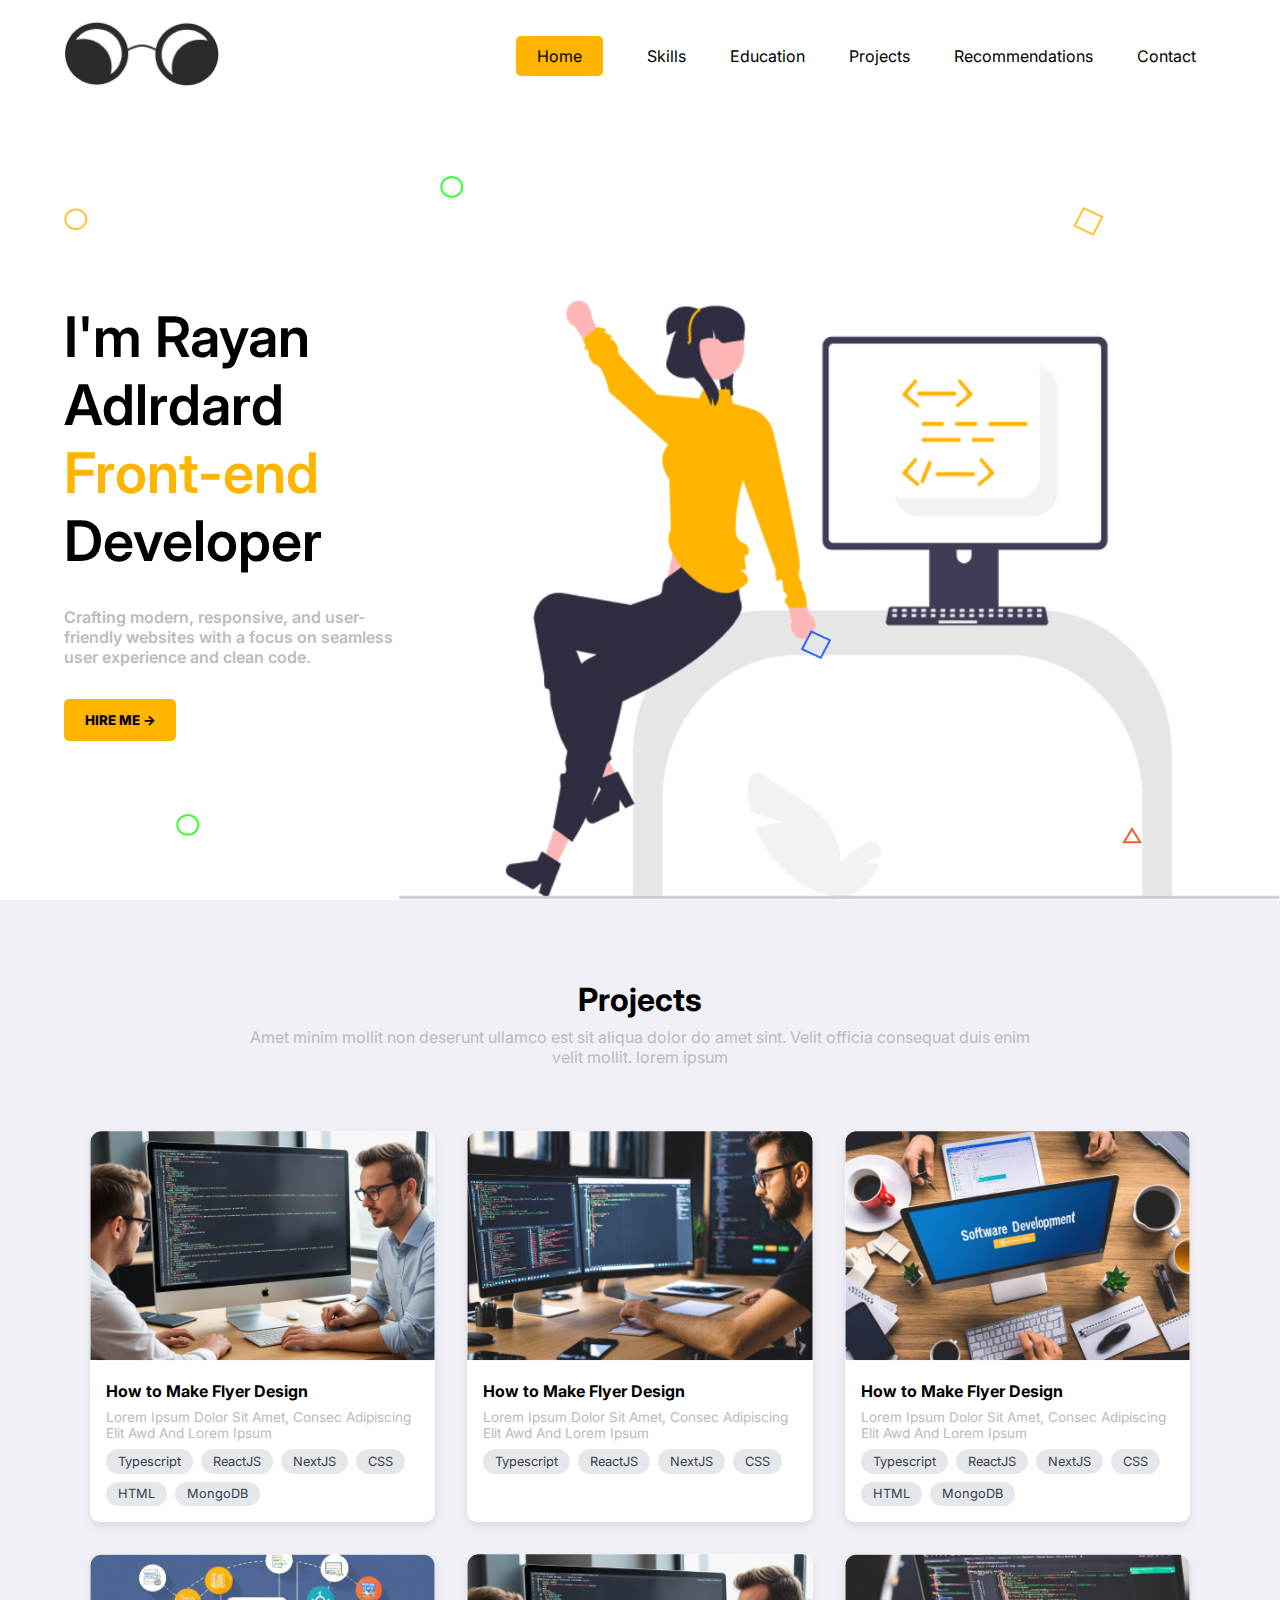
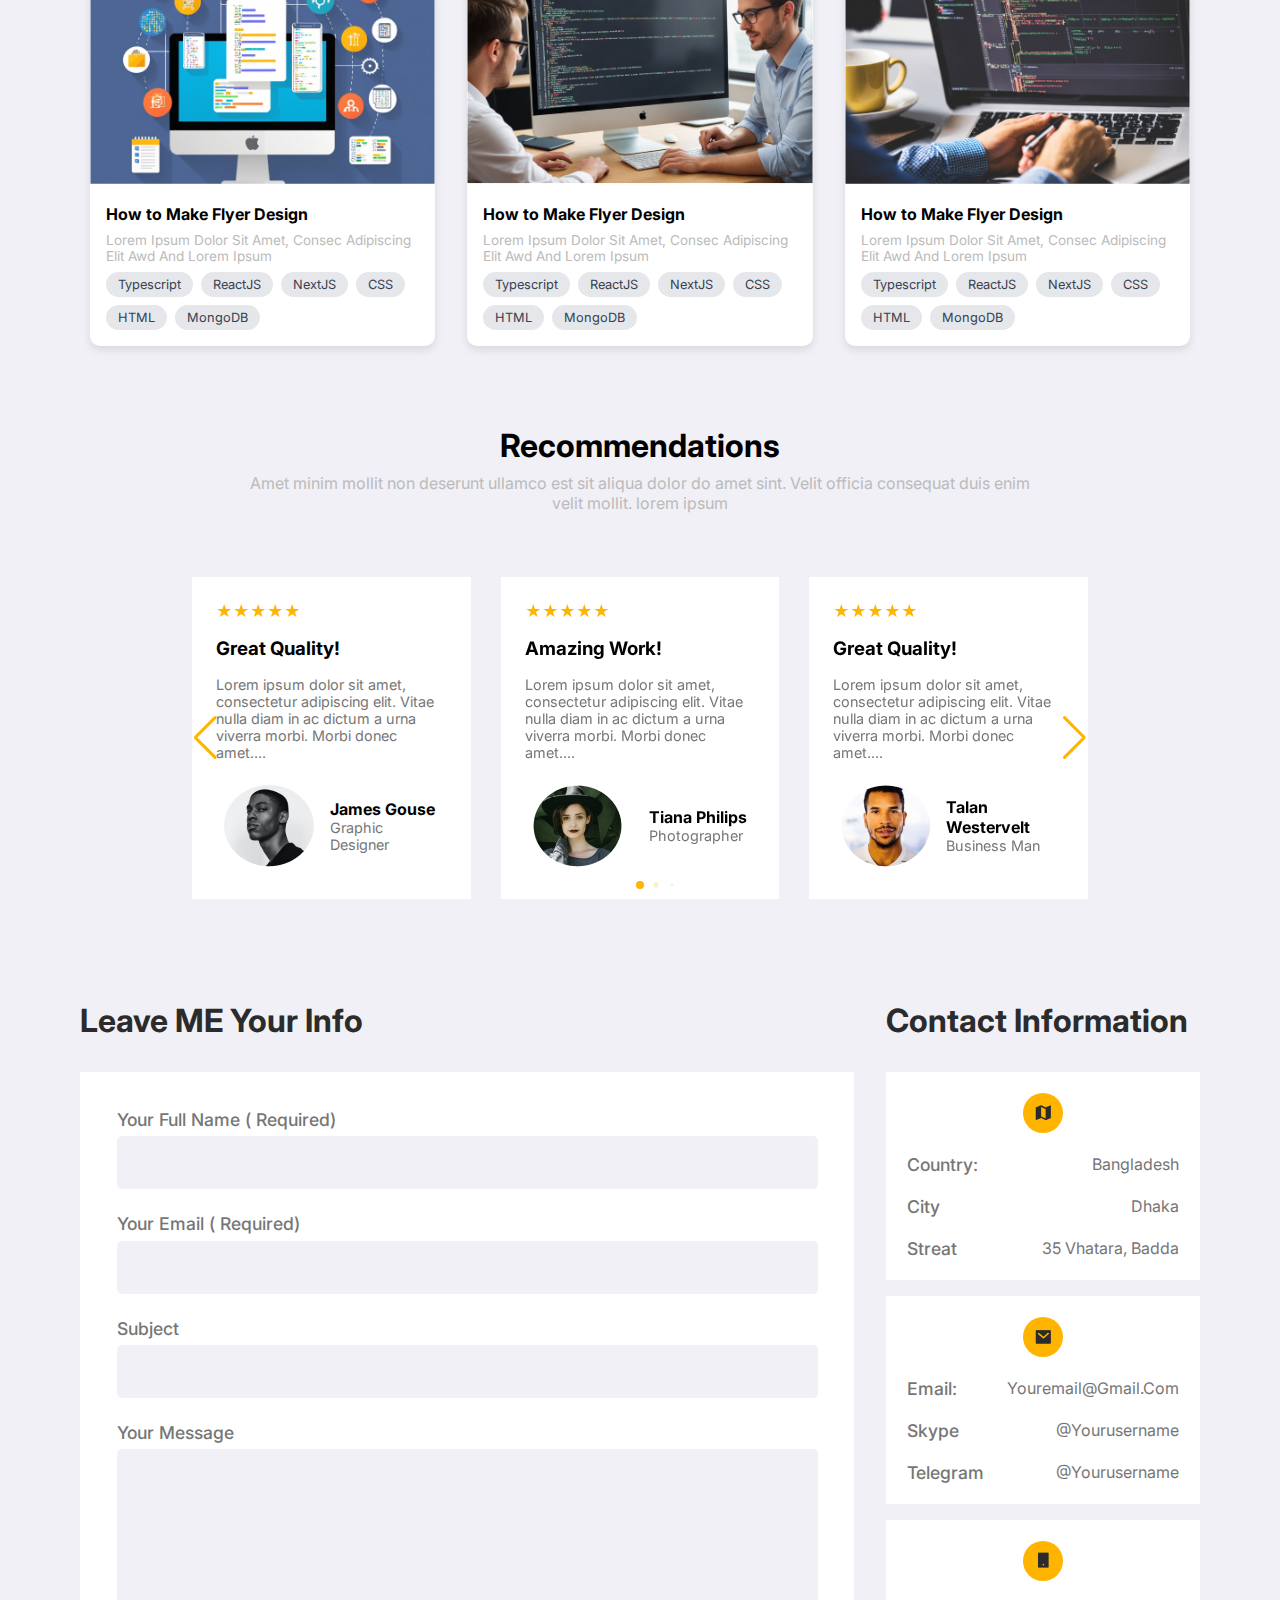
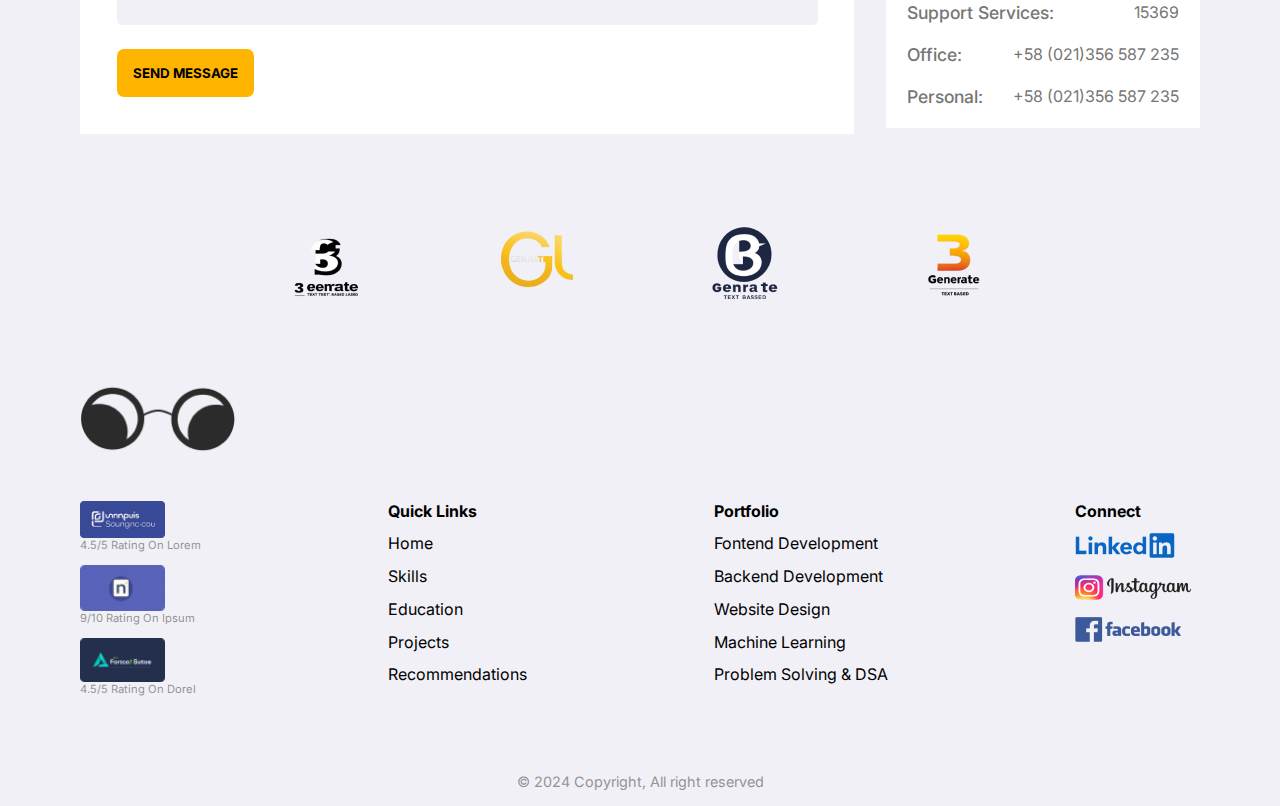
==== index.html @ d97a05f9 "Add files via upload" ====
<!DOCTYPE html>
<html lang="en">
<head>
  <meta charset="UTF-8">
  <meta name="viewport" content="width=device-width, initial-scale=1.0">
  <title>Document</title>
  <link rel="stylesheet" href="./CSS/Footer.css" />
  <link rel="stylesheet" href="./CSS/Hero.css" />
  <link rel="stylesheet" href="./CSS/index.css" />
  <link rel="stylesheet" href="./CSS/Leaveinfo.css" />
  <link rel="stylesheet" href="./CSS/Navbar.css" />
  <link rel="stylesheet" href="./CSS/Popupform.css" />
  <link rel="stylesheet" href="./CSS/Projects.css" />
  <link rel="stylesheet" href="./CSS/Recommendations.css" />
  <link rel="stylesheet" href="./CSS/SkillPage.css" />
  <link rel="stylesheet" href="./CSS/swiper-bundle.min.css">
</head>
<body>
  <!--  -->
  <nav id='nav' class='navbar'>
    <a to='/'><img class='logo' src='./public/LOGO.png' alt='NO IMAGE'/></a>
    <ul class='nav-list'>
      <li><a id='nav-link1' class="active" to='/'>Home</a></li>
      <li><a id='nav-link2' to='/'>Skills</a></li>
      <li>Education</li>
      <li>Projects</li>
      <li>Recommendations</li>
      <li>Contact</li>
    </ul>  
  </nav>
<!--  -->
<div class="" id="home-page">
<!--  -->
<section class='hero-section-container'>
  <img id='red_polygon' src='./public/red_polygon.png'/>
  <img id='blue_rec' src='./public/blue_rec.png'/>
  <img id='green_cir1' src='./public/green_cir.png'/>
  <img id='orange_cir' src='./public/orange_cir.png'/>
  <img id='orange_rec' src='./public/orange_rec.png'/>
  <img id='green_cir2' src='./public/green_cir.png'/>
  <div class="hero-section">
    <div class="content">
        <div class='bold'>I'm Rayan Adlrdard <spam class='yellow'>Front-end</spam> Developer</div>
          <p id='heroscript'>Crafting modern, responsive, and user-friendly websites with a focus on seamless user experience and clean code.</p>
          <button id='hireme'>HIRE ME &rarr; </button>
      </div>
      <img  class='hero-img' src="./public/undraw_proud_coder_re_exuy 1.png" alt="">
    </div>

</section>
<!--  -->
<!--  -->
<section id='project-section'>
  <div class='text'>
      <div class='projectheading'>Projects</div>
      <div class='container2-subtitle'>Amet minim mollit non deserunt ullamco est sit aliqua dolor do amet sint. Velit officia consequat duis enim velit mollit. lorem ipsum</div>
  </div>

  <div class='card-group'>

      <div class="card">
          <img src="./public/card_img1.png" class="card-image" alt="card" />
          <div class="card-body">
              <h4 class="card-title">How to Make Flyer Design</h4>
              <p class="card-text">Lorem Ipsum Dolor Sit Amet, Consec Adipiscing Elit Awd And Lorem Ipsum</p>
              <div class="tags">
                  <span>Typescript</span>
                  <span>ReactJS</span>
                  <span>NextJS</span>
                  <span>CSS</span>
                  <span>HTML</span>
                  <span>MongoDB</span>
              </div>
          </div>
      </div>

      <div class="card">
          <img src="./public/card_img2.png" class="card-image" alt="card" />
          <div class="card-body">
              <h4 class="card-title">How to Make Flyer Design</h4>
              <p class="card-text">Lorem Ipsum Dolor Sit Amet, Consec Adipiscing Elit Awd And Lorem Ipsum</p>
              <div class="tags">
                  <span>Typescript</span>
                  <span>ReactJS</span>
                  <span>NextJS</span>
                  <span>CSS</span>
              </div>
          </div>
      </div>
      <div class="card">
          <img src="./public/card_img3.png" class="card-image" alt="card" />
          <div class="card-body">
              <h4 class="card-title">How to Make Flyer Design</h4>
              <p class="card-text">Lorem Ipsum Dolor Sit Amet, Consec Adipiscing Elit Awd And Lorem Ipsum</p>
              <div class="tags">
                  <span>Typescript</span>
                  <span>ReactJS</span>
                  <span>NextJS</span>
                  <span>CSS</span>
                  <span>HTML</span>
                  <span>MongoDB</span>
              </div>
          </div>
      </div>
      <div class="card">
          <img src="./public/card_img4.png" class="card-image" alt="card" />
          <div class="card-body">
              <h4 class="card-title">How to Make Flyer Design</h4>
              <p class="card-text">Lorem Ipsum Dolor Sit Amet, Consec Adipiscing Elit Awd And Lorem Ipsum</p>
              <div class="tags">
                  <span>Typescript</span>
                  <span>ReactJS</span>
                  <span>NextJS</span>
                  <span>CSS</span>
                  <span>HTML</span>
                  <span>MongoDB</span>
              </div>
          </div>
      </div>
      <div class="card">
          <img src="./public/card_img1.png" class="card-image" alt="card" />
          <div class="card-body">
              <h4 class="card-title">How to Make Flyer Design</h4>
              <p class="card-text">Lorem Ipsum Dolor Sit Amet, Consec Adipiscing Elit Awd And Lorem Ipsum</p>
              <div class="tags">
                  <span>Typescript</span>
                  <span>ReactJS</span>
                  <span>NextJS</span>
                  <span>CSS</span>
                  <span>HTML</span>
                  <span>MongoDB</span>
              </div>
          </div>
      </div>
      <div class="card">
          <img src="./public/card_img5.png" class="card-image" alt="card" />
          <div class="card-body">
              <h4 class="card-title">How to Make Flyer Design</h4>
              <p class="card-text">Lorem Ipsum Dolor Sit Amet, Consec Adipiscing Elit Awd And Lorem Ipsum</p>
              <div class="tags">
                  <span>Typescript</span>
                  <span>ReactJS</span>
                  <span>NextJS</span>
                  <span>CSS</span>
                  <span>HTML</span>
                  <span>MongoDB</span>
              </div>
          </div>
      </div>
      
  </div>
</section>
<!--  -->
<!--  -->
<section id='recommendations-section'>
        
  <div class='text'>
      <div class='projectheading'>Recommendations</div>
      <div class='container2-subtitle'>
          Amet minim mollit non deserunt ullamco est sit aliqua dolor do amet sint. 
          Velit officia consequat duis enim velit mollit. lorem ipsum
      </div>
  </div>
  <!--  -->
  
<div class="carousel-container swiper">
  
    <div class='swiper-wrapper'>
      
      <div class="swiper-slide">
        <div class="carousel-card">
          <div class="stars">★★★★★</div>
          <h3>Great Quality!</h3>
          <p>Lorem ipsum dolor sit amet, consectetur adipiscing elit. Vitae nulla diam in ac dictum a urna viverra morbi. Morbi donec amet....</p>
          <div class="user">
            <img src="./public/recommendation-profile1.png" alt="profile" class="user-img" />
            <div class="user-info">
              <h4>James Gouse</h4>
              <p>Graphic Designer</p>
            </div>
          </div>
        </div>
      </div>
      
      <div class="swiper-slide">
      <div class="carousel-card">
        <div class="stars">★★★★★</div>
        <h3>Amazing Work!</h3>
        <p>Lorem ipsum dolor sit amet, consectetur adipiscing elit. Vitae nulla diam in ac dictum a urna viverra morbi. Morbi donec amet....</p>
        <div class="user">
          <img src="./public/recommendation-profile2.png" alt="profile" class="user-img" />
          <div class="user-info">
            <h4>Tiana Philips</h4>
            <p>Photographer</p>
          </div>
        </div>
      </div>
      </div>

      <div class="swiper-slide">
      <div class="carousel-card">
        <div class="stars">★★★★★</div>
        <h3>Great Quality!</h3>
        <p>Lorem ipsum dolor sit amet, consectetur adipiscing elit. Vitae nulla diam in ac dictum a urna viverra morbi. Morbi donec amet....</p>
        <div class="user">
            <img src="./public/recommendation-profile3.png" alt="profile" class="user-img" />
            <div class="user-info">
                <h4>Talan Westervelt</h4>
                <p>Business Man</p>
            </div>
        </div>
      </div>
      </div>

      <div class="swiper-slide">
      <div class="carousel-card">
        <div class="stars">★★★★★</div>
        <h3>Great Quality!</h3>
        <p>Lorem ipsum dolor sit amet, consectetur adipiscing elit. Vitae nulla diam in ac dictum a urna viverra morbi. Morbi donec amet....</p>
        <div class="user">
          <img src="./public/recommendation-profile1.png" alt="profile" class="user-img" />
          <div class="user-info">
            <h4>James Gouse</h4>
            <p>Graphic Designer</p>
          </div>
        </div>
      </div>
      </div>

      <div class="swiper-slide">
      <div class="carousel-card">
        <div class="stars">★★★★★</div>
        <h3>Amazing Work!</h3>
        <p>Lorem ipsum dolor sit amet, consectetur adipiscing elit. Vitae nulla diam in ac dictum a urna viverra morbi. Morbi donec amet....</p>
        <div class="user">
          <img src="./public/recommendation-profile2.png" alt="profile" class="user-img" />
          <div class="user-info">
            <h4>Tiana Philips</h4>
            <p>Photographer</p>
          </div>
        </div>
      </div>
      </div>

      <div class="swiper-slide">
      <div class="carousel-card">
        <div class="stars">★★★★★</div>
        <h3>Great Quality!</h3>
        <p>Lorem ipsum dolor sit amet, consectetur adipiscing elit. Vitae nulla diam in ac dictum a urna viverra morbi. Morbi donec amet....</p>
        <div class="user">
            <img src="./public/recommendation-profile3.png" alt="profile" class="user-img" />
            <div class="user-info">
                <h4>Talan Westervelt</h4>
                <p>Business Man</p>
            </div>
        </div>
      </div>
      </div>
      <div class="swiper-slide">
        <div class="carousel-card">
          <div class="stars">★★★★★</div>
          <h3>Great Quality!</h3>
          <p>Lorem ipsum dolor sit amet, consectetur adipiscing elit. Vitae nulla diam in ac dictum a urna viverra morbi. Morbi donec amet....</p>
          <div class="user">
            <img src="./public/recommendation-profile1.png" alt="profile" class="user-img" />
            <div class="user-info">
              <h4>James Gouse</h4>
              <p>Graphic Designer</p>
            </div>
          </div>
        </div>
      </div>
      
      <div class="swiper-slide">
      <div class="carousel-card">
        <div class="stars">★★★★★</div>
        <h3>Amazing Work!</h3>
        <p>Lorem ipsum dolor sit amet, consectetur adipiscing elit. Vitae nulla diam in ac dictum a urna viverra morbi. Morbi donec amet....</p>
        <div class="user">
          <img src="./public/recommendation-profile2.png" alt="profile" class="user-img" />
          <div class="user-info">
            <h4>Tiana Philips</h4>
            <p>Photographer</p>
          </div>
        </div>
      </div>
      </div>

      <div class="swiper-slide">
      <div class="carousel-card">
        <div class="stars">★★★★★</div>
        <h3>Great Quality!</h3>
        <p>Lorem ipsum dolor sit amet, consectetur adipiscing elit. Vitae nulla diam in ac dictum a urna viverra morbi. Morbi donec amet....</p>
        <div class="user">
            <img src="./public/recommendation-profile3.png" alt="profile" class="user-img" />
            <div class="user-info">
                <h4>Talan Westervelt</h4>
                <p>Business Man</p>
            </div>
        </div>
      </div> 
      </div>

    </div> 
    <div class="swiper-pagination"></div>
    <div class="swiper-button-prev"></div>
    <div class="swiper-button-next"></div>
</div>
  
</section>
<!--  -->
<!--  -->
<div id='section3' name="Leaveinfo-section">
  <section id='Leaveinfo-section'>

      <div class='leaveinfo'>
          <h1>Leave ME Your Info</h1>
          <form name="info-form" id='info-form' onsubmit='return section3_submit()'>
              <div>
                  <label for='fullname' class='card-content-left grey'>Your Full Name ( Required)</label>
                  <input 
                      id='fullname'
                      name='fullname'
                      type='text'
                    />
              </div>
              <div>
                  <label for='email' class='card-content-left grey'>Your Email ( Required)</label>
                  <input 
                          id='email'
                          name='email'
                          type='email'
                          autocomplete="none"
                  />
              </div>
              <div>
                  <label for='subject' class='card-content-left grey'>Subject</label>
                  <input 
                          id='subject'
                          name='subject'
                          type='text'
                  />
              </div>
              <div>
                  <label for='message' class='card-content-left grey'>Your Message</label>
                  <textarea 
                          id='message'
                          name='message'
                          rows='10'
                  ></textarea>
              </div>
              <button><strong>SEND MESSAGE</strong></button>
          </form>
      </div>

      <div class='contact-information'>
          <h1>Contact Information</h1>
          <div id='contact-cards' class="grey">
            <div class='contact-card'>
              <div class='conatct-card-img-placehoolder'>
                  <img class='contact-card-img' src='./public/contact info logo1.png' alt='img'/>
              </div>
              <div class='expand'>
                  <div class="card-content-left">Country:</div>
                  <div>Bangladesh</div>
              </div>
              <div class='expand'>
                  <div class="card-content-left">City</div>
                  <div>Dhaka</div>
              </div>
              <div class='expand'>
                  <div class="card-content-left">Streat</div>
                  <div>35 Vhatara, Badda</div>
              </div>
            </div>
            <div class='contact-card'>
              <div class='conatct-card-img-placehoolder'>
                  <img class='contact-card-img' src='./public/contact info logo2.png' alt='img'/>
              </div>
              <div class='expand'>
                  <div class="card-content-left">Email:</div>
                  <div>Youremail@Gmail.Com</div>
              </div>
              <div class='expand'>
                  <div class="card-content-left">Skype</div>
                  <div>@Yourusername</div>
              </div>
              <div class='expand'>
                  <div class="card-content-left">Telegram</div>
                  <div>@Yourusername</div>
              </div>
            </div>
            <div class='contact-card'>
              <div class='conatct-card-img-placehoolder'>
                  <img class='contact-card-img' src='./public/contact info logo3.png' alt='img'/>
              </div>
              <div class='expand'>
                  <div class="card-content-left">Support Services:</div>
                  <div>15369</div>
              </div>
              <div class='expand'>
                  <div class="card-content-left">Office:</div>
                  <div>+58 (021)356 587 235</div>
              </div>
              <div class='expand'>
                  <div class="card-content-left">Personal:</div>
                  <div>+58 (021)356 587 235</div>
              </div>
            </div>
          </div>
      </div>

  </section>
  </div>
<!--  -->
</div>
<!--  -->
<!--  -->
<div class="deactive" id="skill-page">
  
  <section id='skill-section'>
      <div class='text'>
        <div class='projectheading'>Skills & Langauges</div>
        <div class='container2-subtitle'>Amet minim mollit non deserunt ullamco est sit aliqua dolor do amet sint. Velit officia consequat duis enim velit mollit. lorem ipsum</div>
      </div>
      
      <div id="skills-group" class="skills-group">
        <!-- Skill Cards will be dynamically inserted here -->
      </div>
      
      <button id='addskill' onclick = "togglePopUp()" >ADD SKILL</button>
  </section>

  <div id="popupform-mask" class="notactive">
    <div id="popupform-container">
      <form id="popupform" onsubmit="return skill_submit()">
        <h1>Add Skill</h1>

        <div class="formpopup-Domain">
          <h3>Domain</h3>
          <input id="00" class="formpopup-skill-input" type="text" placeholder="Front End Developer"/>
        </div>

        <div class="formpopup-Skills-container">
          <div class="formpopup-Skills-heading">
            <h3>Skills</h3>
          </div>
          <div class="formpopup-Skills-input-container">
            <div class="formpopup-Skills col-75">
              <h5>Skill</h5>
              <input id="11" class="formpopup-skill-input" type="text"/>
              <input id="21" class="formpopup-skill-input" type="text"/>
              <input id="31" class="formpopup-skill-input" type="text"/>
              <input id="41" class="formpopup-skill-input" type="text"/>
              <input id="51" class="formpopup-skill-input" type="text"/>
            </div>
            <div class="formpopup-Skills col-25">
              <h5>Proficiency(%)</h5>
              <input id="12" class="formpopup-skill-input" type="text"/>
              <input id="22" class="formpopup-skill-input" type="text"/>
              <input id="32" class="formpopup-skill-input" type="text"/>
              <input id="42" class="formpopup-skill-input" type="text"/>
              <input id="52" class="formpopup-skill-input" type="text"/>
            </div>
          </div>
        </div>

        <div class="formpopup-button-container">
          <button id="formpopup-add-skill">ADD SKILL</button>
          <input type="button" id="formpopup-cancel" value="CANCLE" onclick="togglePopUp()" />
        </div>
      </form>
    </div>
  </div>
</div>
<!--  -->
<!--  -->
<section id='fotter-section'>
  <div class='logos_only'>
      <img src='./public/fotter1.png' alt='1'/>
      <img src='./public/fotter2.png' alt='2'/>
      <img src='./public/fotter3.png' alt='3'/>
      <img src='./public/fotter4.png' alt='4'/>
  </div>
  <div class='second'>
      <div class='image'><img className='logo' src='./public/LOGO.png' /></div>
      <div class='details'>
          <ul>
              <li>
                  <div class='f-c'>
                      <img src='./public/fotter_11.png'/>
                      4.5/5 Rating On Lorem
                  </div>
              </li>
              <li>
                  <div class='f-c'>
                      <img src='./public/fotter_12.png'/>
                      9/10 Rating On Ipsum
                  </div>
              </li>
              <li>
                  <div class='f-c'>
                      <img src='./public/fotter_13.png'/>
                      4.5/5 Rating On Dorel
                  </div>
              </li>
          </ul>
          <ul>
              <li><strong>Quick Links</strong></li>
              <li>Home</li>
              <li>Skills</li>
              <li>Education</li>
              <li>Projects</li>
              <li>Recommendations</li>
          </ul>
          <ul>
              <li><strong>Portfolio</strong></li>
              <li>Fontend Development</li>
              <li>Backend Development</li>
              <li>Website Design</li>
              <li>Machine Learning</li>
              <li>Problem Solving & DSA</li>
          </ul>
          <ul>
              <li><strong>Connect</strong></li>
              <li><img src='./public/LinkedIn.png' alt='linkedin'/></li>
              <li><img src='./public/Instagram.png' alt='Instagram'/></li>
              <li><img src='./public/Facebook.png' alt='Facebook'/></li>
          </ul>
      </div>
  </div>
  <div id='copyright'>&copy; 2024 Copyright, All right reserved</div>
</section>
<!--  -->
</body>
<script src="./Js/navbar-buttons.js"></script>
<script src="./Js/section3_validation.js"></script>
<script src="./Js/skill-section.js"></script>
<script src="./Js/swiper-bundle.min.js"></script>
<script src="./Js/swiper.js"></script>
</html>
---- CSS/Footer.css ----
#fotter-section{
    display: -webkit-box;
    display: -ms-flexbox;
    display: flex;
    -webkit-box-orient: vertical;
    -webkit-box-direction: normal;
        -ms-flex-direction: column;
            flex-direction: column;
    -ms-flex-wrap: wrap;
        flex-wrap: wrap;
    -webkit-box-pack: justify;
        -ms-flex-pack: justify;
            justify-content: space-between;
    -webkit-box-align: center;
        -ms-flex-align: center;
            align-items: center;
}
.logos_only{
    display: -webkit-box;
    display: -ms-flexbox;
    display: flex;
    -ms-flex-wrap: wrap;
        flex-wrap: wrap;
    width: 60%;
    -webkit-box-pack: justify;
        -ms-flex-pack: justify;
            justify-content: space-between;
}
.second{
    margin: 2rem;
    padding: 1rem;
    display: -webkit-box;
    display: -ms-flexbox;
    display: flex;
    width: 90vw;
    gap: 2.5rem;
    -webkit-box-orient: vertical;
    -webkit-box-direction: normal;
        -ms-flex-direction: column;
            flex-direction: column;
}
.second .image{
    -ms-flex-item-align: start;
        align-self: flex-start;
}
.second .details{
    display: -webkit-box;
    display: -ms-flexbox;
    display: flex;
    -webkit-box-pack: justify;
        -ms-flex-pack: justify;
            justify-content: space-between;
    gap: 3rem;
    -ms-flex-wrap: wrap;
        flex-wrap: wrap;
}
#fotter-section ul{
    list-style: none;
}

.second .f-c{
    display: -webkit-box;
    display: -ms-flexbox;
    display: flex;
    -webkit-box-orient: vertical;
    -webkit-box-direction: normal;
        -ms-flex-direction: column;
            flex-direction: column;
    font-size: 0.7rem;
    color: #6e6e6ebb;
} 

.second .f-c img{
    width: 70%;
}

.second li{
    margin-bottom: 0.8rem;
}

#copyright{
    display: inline-block;
    margin: 1rem;
    text-align: center;
    font-size: 0.9rem;
    color: #6e6e6ebb;
}

.second a{
    text-decoration: none;
    color: black;
}

@media screen and (max-width: 1100px){
    .logos_only{
        min-width: 70%;
    }
}

@media screen and (max-width: 900px){
    .logos_only{
        min-width: 80%;
    }
}

@media screen and (max-width: 699px){
    .logos_only{
        min-width: 60%;
    }
}

@media screen and (max-width: 450px){
    #fotter-section{
        -webkit-box-align: center;
            -ms-flex-align: center;
                align-items: center;
    }
    .logos_only{
        -webkit-box-orient: vertical;
        -webkit-box-direction: normal;
            -ms-flex-direction: column;
                flex-direction: column;
        width: auto;
        -webkit-box-align: center;
            -ms-flex-align: center;
                align-items: center;
    }
}
---- CSS/Hero.css ----
.hero-section-container{
    height: calc(100vh - 7rem);
    width: 100vw;
    background-color: white;
    margin-top: 7rem;
    overflow: hidden;
    position: relative;
    z-index: -100;
}
.hero-section{
    display: -webkit-box;
    display: -ms-flexbox;
    display: flex;
    height: 100%;
    -webkit-box-pack: justify;
    -ms-flex-pack: justify;
    justify-content: space-between;
}
.hero-img{
    -ms-flex-item-align: end;
    align-self: flex-end;
    max-width: 1000px;
}

.content{
    -webkit-box-pack: center;
    -ms-flex-pack: center;
    justify-content: center;
    font-weight: 600;
    margin-top: 2rem;
    padding-left: 8%;
    display: -webkit-box;
    display: -ms-flexbox;
    display: flex;
    -webkit-box-orient: vertical;
    -webkit-box-direction: normal;
    -ms-flex-direction: column;
    flex-direction: column;
    z-index: 2;
    text-wrap: wrap;
    gap: 8rem;
    max-width: 50rem;
} 

.bold{
    font-size: 4.2rem;
}
.yellow{
    color: #FFB400;
}

#heroscript{
    color: #bbbbbb;
}

#hireme{
    max-width: 9rem;
    max-height: 5rem;
    padding: 1.2rem 1rem;
    background-color: #FFB400;
    border-radius: 5px;
    border: none;
    font-weight: 800;
}

@media screen and (max-width: 1650px) {
    .hero-section{
        height: 100%;
    }
    .bold{
        font-size: 3.2rem;
    }
    .content{
        max-width: 40rem;
        padding-left: 6%;
        gap: 4rem;
    }
    .hero-img{
        -ms-flex-item-align: end;
        align-self: flex-end;
        max-height: 600px;
    }
}

@media screen and (max-width: 1450px) {
    .hero-section{
        height: 100%;
    }
    .bold{
        font-size: 3.5rem;
    }
    #hireme{
        max-width: 7rem;
        max-height: 4rem;
        padding: 0.8rem 0.6rem;
        background-color: #FFB400;
        border-radius: 5px;
        border: none;
        font-weight: 800;
    }
    .content{
        max-width: 40rem;
        margin-top: 2rem;
        padding-left: 5%;
        display: -webkit-box;
        display: -ms-flexbox;
        display: flex;
        -webkit-box-orient: vertical;
        -webkit-box-direction: normal;
        -ms-flex-direction: column;
        flex-direction: column;
        text-wrap: wrap;
        gap: 2rem;
    }
    .hero-img{
        -ms-flex-item-align: end;
        align-self: flex-end;
        max-height: 600px;
    }
}

@media screen and (max-width: 1050px) {
    .hero-section{
        -webkit-box-orient: vertical;
        -webkit-box-direction: normal;
        -ms-flex-direction: column;
        flex-direction: column;
        height: 100%;
    }
    .bold{
        font-size: 2.7rem;
    }
    #hireme{
        max-width: 7rem;
        max-height: 4rem;
        padding: 0.8rem 0.6rem;
        background-color: #FFB400;
        border-radius: 5px;
        border: none;
        font-weight: 800;
    }
    .content{
        margin-top: 2rem;
        padding-left: 5%;
        display: -webkit-box;
        display: -ms-flexbox;
        display: flex;
        -webkit-box-orient: vertical;
        -webkit-box-direction: normal;
        -ms-flex-direction: column;
        flex-direction: column;
        text-wrap: wrap;
        gap: 2rem;
    }
    .hero-img{
        -ms-flex-item-align: end;
        align-self: flex-end;
        max-height: 400px;
    }
}

@media screen and (max-width: 770px) {
    .hero-section{
        -webkit-box-orient: vertical;
        -webkit-box-direction: normal;
        -ms-flex-direction: column;
        flex-direction: column;
        gap: 5rem;
        -webkit-box-pack: center;
        -ms-flex-pack: center;
        justify-content: center;
        -webkit-box-align: center;
        -ms-flex-align: center;
        align-items: center;
    }
    .bold{
        font-size: 3rem;
    }
    #hireme{
        max-width: 7rem;
        max-height: 4rem;
        padding: 0.8rem 0.6rem;
        background-color: #FFB400;
        border-radius: 5px;
        border: none;
        font-weight: 800;
    }
    .content{
        margin-top: 2rem;
        padding-left: 5%;
        display: -webkit-box;
        display: -ms-flexbox;
        display: flex;
        -webkit-box-orient: vertical;
        -webkit-box-direction: normal;
        -ms-flex-direction: column;
        flex-direction: column;
        text-wrap: wrap;
        gap: 3rem;
    }
    .hero-img{
        -ms-flex-item-align: end;
            align-self: flex-end;
        max-height: 300px;
    }
}

@media screen and (max-width: 450px) {
    .hero-section{
        -webkit-box-orient: vertical;
        -webkit-box-direction: normal;
        -ms-flex-direction: column;
        flex-direction: column;
        gap: 6.7rem;
    }
    .bold{
        font-size: 2.2rem;
    }
    #hireme{
        max-width: 7rem;
        max-height: 4rem;
        padding: 0.8rem 0.6rem;
        background-color: #FFB400;
        border-radius: 5px;
        border: none;
        font-weight: 800;
    }
    .content{
        margin-top: 2rem;
        padding-left: 10%;
        display: -webkit-box;
        display: -ms-flexbox;
        display: flex;
        -webkit-box-orient: vertical;
        -webkit-box-direction: normal;
        -ms-flex-direction: column;
        flex-direction: column;
        text-wrap: wrap;
        gap: 2.6rem;
    }
    .hero-img{
        -ms-flex-item-align: end;
        align-self: flex-end;
        max-height: 300px;
    }
}

#red_polygon{
    position: absolute;
    bottom: 3.5rem;
    right: 8.6rem;
}
#orange_rec{
    position: absolute;
    right: 11rem;
    top: 5.9rem;
}
#blue_rec{
    position: absolute;
    left: 50rem;
    bottom: 15rem;
}
#green_cir1{
    position: absolute;
    left: 11rem;
    bottom: 4rem;
}
#green_cir2{
    position: absolute;
    right: 51rem;
    top: 4rem;
}
#orange_cir{
    position: absolute;
    left: 4rem;
    top: 6rem;
}
---- CSS/index.css ----
@import url('https://fonts.googleapis.com/css2?family=Inter:ital,opsz,wght@0,14..32,100..900;1,14..32,100..900&display=swap');

*{
  margin: 0;
  padding: 0;
  font-family: 'Inter', sans-serif;
  box-sizing: border-box;
  background: transparent;
}

::-webkit-scrollbar {
  display: none;
}

body{
  width: 100vw;
  background-color: #F0F0F6;
  overflow-x: hidden;
  overflow-y: scroll;
  scrollbar-width: none;
  scrollbar-width: none;  /* For the FireFox version*/
}

#home-page.deactive,  #skill-page.deactive{
  visibility: hidden;
  display: none;
}

input[type='button'],
button{
  -webkit-transition: -webkit-transform 0.2s ease;
  transition: -webkit-transform 0.2s ease;
  -o-transition: transform 0.2s ease;
  transition: transform 0.2s ease;
  transition: transform 0.2s ease, -webkit-transform 0.2s ease;
}

input[type='button']:active,
button:active{
  -webkit-transform: scale(0.94);
  -ms-transform: scale(0.94);
  transform: scale(0.94);
}
---- CSS/Leaveinfo.css ----
#section3{
    display: block;
}
#section3 h1{
    font-weight: 700;
    font-size: 2rem;
    color: #2B2B2B;
}
.grey{
    color: #767676;
}
.card-content-left{
    font-size: 1.1rem;
    font-weight: 500;
}
.contact-card{
    display: -webkit-box;
    display: -ms-flexbox;
    display: flex;
    -webkit-box-orient: vertical;
    -webkit-box-direction: normal;
        -ms-flex-direction: column;
            flex-direction: column;
    background-color: white;
    gap: 0.9rem;
    padding: 1.3rem;
    width: 100%;
    min-width: 275px;
    min-height: 208px;
    -webkit-box-pack: justify;
        -ms-flex-pack: justify;
            justify-content: space-between;
}
.conatct-card-img-placehoolder{
    height: 2.5rem;
    width: 2.5rem;
    border-radius: 50%;
    background-color: #FFB400;
    display: -webkit-box;
    display: -ms-flexbox;
    display: flex;
    -webkit-box-align: center;
        -ms-flex-align: center;
            align-items: center;
    -webkit-box-pack: center;
        -ms-flex-pack: center;
            justify-content: center;
    -ms-flex-item-align: center;
        -ms-grid-row-align: center;
        align-self: center;
}
.contact-card .expand{
    display: -webkit-box;
    display: -ms-flexbox;
    display: flex;
    -ms-flex-wrap: wrap;
        flex-wrap: wrap;    
    -webkit-box-pack: justify;    
        -ms-flex-pack: justify;    
            justify-content: space-between;
}

#Leaveinfo-section{
    display: -webkit-box;
    display: -ms-flexbox;
    display: flex;
    -ms-flex-wrap: wrap;
        flex-wrap: wrap;
    padding: 3% 6%;
    width: 100vw;
    -webkit-box-pack: justify;
        -ms-flex-pack: justify;
            justify-content: space-between;
}

.leaveinfo{
    display: -webkit-box;
    display: -ms-flexbox;
    display: flex;
    -webkit-box-orient: vertical;
    -webkit-box-direction: normal;
        -ms-flex-direction: column;
            flex-direction: column;
    -ms-flex-wrap: wrap;
        flex-wrap: wrap;
    gap: 2rem;
    padding: 1rem 1rem;
    width: 70%;
}

.leaveinfo form{
    display: -webkit-box;
    display: -ms-flexbox;
    display: flex;
    -webkit-box-orient: vertical;
    -webkit-box-direction: normal;
        -ms-flex-direction: column;
            flex-direction: column;
    gap: 1.5rem;
    background-color: white;
    padding: 2.3rem;
}

.leaveinfo form div{
    display: -webkit-box;
    display: -ms-flexbox;
    display: flex;
    -webkit-box-orient: vertical;
    -webkit-box-direction: normal;
        -ms-flex-direction: column;
            flex-direction: column;
    gap: 0.4rem;
}

.leaveinfo form input{
    border: transparent;
    background-color: #F0F0F6;
    padding: 1rem;
    border-radius: 5px;
    font-size: 1.1rem;
}

.leaveinfo form textarea{
    border: none;
    background-color: #F0F0F6;
    padding: 0.5rem;
    border-radius: 5px;
    resize: none;
}

.contact-information{
    display: -webkit-box;
    display: -ms-flexbox;
    display: flex;
    -webkit-box-orient: vertical;
    -webkit-box-direction: normal;
        -ms-flex-direction: column;
            flex-direction: column;
    gap: 2rem;
    padding: 1rem 1rem;
    width: 30%;
}
.contact-information h1{
    white-space: nowrap;
    overflow: visible;
}
#contact-cards{
    display: -webkit-box;
    display: -ms-flexbox;
    display: flex;
    -webkit-box-orient: vertical;
    -webkit-box-direction: normal;
        -ms-flex-direction: column;
            flex-direction: column;
    gap: 1rem;
    padding-left: 0rem;
    border-radius: 7px;
}

.leaveinfo form button{
    background-color: #FFB400;
    border: none;
    padding: 1rem;
    border-radius: 7px;
    -ms-flex-item-align: start;
        align-self: flex-start;
    -webkit-transition: -webkit-transform 0.3s ease;
    transition: -webkit-transform 0.3s ease;
    -o-transition: transform 0.3s ease;
    transition: transform 0.3s ease;
    transition: transform 0.3s ease, -webkit-transform 0.3s ease;
}
.leaveinfo form button:active{
    -webkit-transform: scale(0.96);
        -ms-transform: scale(0.96);
            transform: scale(0.96);
}
#Leaveinfo-section h1{
    overflow: visible;
}

@media screen and (max-width: 1440px){
    #Leaveinfo-section{
        padding: 3% 5%;
    }
    .leaveinfo{
        width: 70%;
    }
    .contact-information{
        width: 30%;
    }
}


@media screen and (max-width: 1100px){
    #Leaveinfo-section{
        padding: 3% 3%;
    }
    .leaveinfo{
        width: 65%;
    }
    .contact-information{
        width: 35%;
    }
}

@media screen and (max-width: 850px){
    #Leaveinfo-section{
        -webkit-box-orient: vertical;
        -webkit-box-direction: normal;
            -ms-flex-direction: column;
                flex-direction: column;
        padding: 0% 7%;
    }
    .leaveinfo{
        width: 100%;
        min-width: 0px;
    }
    .contact-information{
        min-width: 100%;
    }
}
@media screen and (max-width: 450px){
    #Leaveinfo-section{
        -webkit-box-orient: vertical;
        -webkit-box-direction: normal;
            -ms-flex-direction: column;
                flex-direction: column;
        padding: 0% 7%;
    }
    .leaveinfo{
        width: 100%;
        min-width: 0px;
    }
    .contact-information{
        width: 100%;
    }
}

@media screen and (max-width: 430px){
    #Leaveinfo-section{
        -webkit-box-orient: vertical;
        -webkit-box-direction: normal;
            -ms-flex-direction: column;
                flex-direction: column;
        padding: 0% 3%;
    }
    .leaveinfo{
        padding: 2%;
    }
    .contact-information{
        width: 100%;
    }
    #info-form{
        padding: 4%;
    }
    .leaveinfo form input{
        padding: 1% 4%;
        font-size: 90%;
    }
    .leaveinfo form label{
        font-size: 90%;
    }
    #Leaveinfo-section h1{
        font-size: 1.7rem;
    }
}
---- CSS/Navbar.css ----
.navbar{
    height: 7rem;
    width: 100vw;
    padding: 5vh 5vw;

    display: -webkit-box;

    display: -ms-flexbox;

    display: flex;
    -webkit-box-pack: justify;
    -ms-flex-pack: justify;
    justify-content: space-between;
    -webkit-box-align: center;
    -ms-flex-align: center;
    align-items: center;

    position: fixed;
    top: 0;

    z-index: 100;
    background-color: white;
}
.logo{
    -o-object-fit: cover;
       object-fit: cover;
    width: 100%;
}
.nav-list{
    list-style: none;
    overflow: visible;
}
.nav-list li{
    display: inline-block;
    padding: 0rem 1.25rem;
}
.nav-list a{
    cursor: pointer;
    display: block;
    color: black;
    text-decoration: none;
    -webkit-transition: padding 0.3s ease, background-color 0.3s ease;
    -o-transition: padding 0.3s ease, background-color 0.3s ease;
    transition: padding 0.3s ease, background-color 0.3s ease;
}
.nav-list a.active {
    padding: 0.6rem 1.3rem;
    background-color: #FFB400;
    border-radius: 5px;
}
---- CSS/Popupform.css ----
#popupform-mask.active{
    visibility: visible;
}
#popupform-mask.notactive{
    display: none;
    visibility: hidden;
}

#popupform-mask {
    position: fixed; 
    top: 0;
    left: 0;
    background-color: rgba(0, 0, 0, 0.6);
    height: 100vh; 
    width: 100vw; 
    z-index: 1000;
    display: -webkit-box;
    display: -ms-flexbox;
    display: flex;
    -webkit-box-pack: center;
    -ms-flex-pack: center;
    justify-content: center;
    -webkit-box-align: center;
    -ms-flex-align: center;
    align-items: center;
}

#popupform-container {
    background-color: white;
    display: -ms-grid;
    display: grid;
    -ms-grid-columns: 1fr;
    grid-template-columns: 1fr;
    padding: 3rem;
    border-radius: 10px;
    width: 80%; 
    max-width: 600px; 
    max-height: 90vh; 
}

#popupform {
    display: -webkit-box;
    display: -ms-flexbox;
    display: flex;
    -webkit-box-orient: vertical;
    -webkit-box-direction: normal;
    -ms-flex-direction: column;
    flex-direction: column;
    gap: 1.5rem;
}

#popupform h1 {
    text-align: center;
}

.formpopup-Skills-container {
    display: -webkit-box;
    display: -ms-flexbox;
    display: flex;
    -webkit-box-orient: vertical;
    -webkit-box-direction: normal;
    -ms-flex-direction: column;
    flex-direction: column;
    gap: 0.4rem;
}

.formpopup-Skills-input-container {
    display: -webkit-box;
    display: -ms-flexbox;
    display: flex;
    gap: 1.5rem;
}

.formpopup-Skills {
    display: -webkit-box;
    display: -ms-flexbox;
    display: flex;
    -webkit-box-orient: vertical;
    -webkit-box-direction: normal;
    -ms-flex-direction: column;
    flex-direction: column;
    gap: 0.7rem;
}

.formpopup-skill-input {
    background-color: #F0F0F6;
    border-radius: 5px;
    border: none;
    padding: 1rem 0.5rem;
    font-size: 1rem;
    color: #2B2B2B80;
}

.formpopup-Domain {
    display: -webkit-box;
    display: -ms-flexbox;
    display: flex;
    -webkit-box-orient: vertical;
    -webkit-box-direction: normal;
    -ms-flex-direction: column;
    flex-direction: column;
    gap: 0.5rem;
}

.col-75 {
    width: 75%;
}

.col-25 {
    width: 25%;
}

.formpopup-button-container {
    display: -webkit-box;
    display: -ms-flexbox;
    display: flex;
    gap: 1.5rem;
    -webkit-box-pack: end;
    -ms-flex-pack: end;
    justify-content: flex-end;
}

.formpopup-button-container button{
    padding: 0.7rem 1rem;
    min-width: 8rem;
    border-radius: 5px;
    font-size: 0.8rem;
    font-weight: 600;
}
.formpopup-button-container input{
    padding: 0.7rem 1rem;
    min-width: 8rem;
    border-radius: 5px;
    font-size: 0.8rem;
    font-weight: 600;
}

.formpopup-button-container #formpopup-add-skill {
    background-color: #FFB400;
    border: none;
}

.formpopup-button-container #formpopup-cancel {
    color: #FF5252;
    border-color: #FF5252;
    border-style: solid;
}


@media (max-width: 750px) {
    #popupform-container {
        width: 90%;  
        padding: 2rem;
        max-height: 80vh; 
        overflow-y: auto; 
    }

    .formpopup-Skills-input-container {
        -webkit-box-orient: vertical;
        -webkit-box-direction: normal;
        -ms-flex-direction: column;
        flex-direction: column;
        gap: 1rem;
    }

    .col-75, .col-25 {
        width: 100%;
    }

    .formpopup-skill-input {
        font-size: 0.9rem;
        padding: 0.8rem;
    }

}

@media (max-width: 400px) {
    #popupform-container {
        width: 90%;  
        height: 60%;
        padding: 1rem;
        overflow-y: auto; 
    }

    .formpopup-Skills-input-container {
        -webkit-box-orient: vertical;
        -webkit-box-direction: normal;
        -ms-flex-direction: column;
        flex-direction: column;
        gap: 1rem;
    }

    .col-75, .col-25 {
        width: 100%;
    }

    .formpopup-skill-input {
        font-size: 0.9rem;
        padding: 0.8rem;
    }
    #popupform h1{
        font-size: 2rem;
    }
    #popupform h1{
        font-size: 1.85rem;
    }
}

@media (max-width: 350px) {
    #popupform-container {
        width: 90%;  
        height: 60%;
        padding: 0.5rem;
        overflow-y: auto; 
    }

    .formpopup-Skills-input-container {
        -webkit-box-orient: vertical;
        -webkit-box-direction: normal;
        -ms-flex-direction: column;
        flex-direction: column;
        gap: 1rem;
    }

    .col-75, .col-25 {
        width: 96%;
    }

    .formpopup-skill-input {
        font-size: 0.8rem;
        padding: 0.6rem;
    }

    #popupform h1{
        font-size: 1.7rem;
    }

}
---- CSS/Projects.css ----
#project-section{
    width: 100%;
    margin-top: 3rem;
    margin-bottom: 3rem;
    display: -webkit-box;
    display: -ms-flexbox;
    display: flex;
    -webkit-box-orient: vertical;
    -webkit-box-direction: normal;
    -ms-flex-direction: column;
    flex-direction: column;
    -webkit-box-align: center;
    -ms-flex-align: center;
    align-items: center;
}

.text{ 
    display: block;
    max-width: 57%;
    text-wrap: wrap;
    text-align: center;
    margin-top: 2rem;
    margin-bottom: 4rem;
}

.projectheading{
    font-size: 2rem;
    font-weight: 700;
}
.container2-subtitle{
    padding-top: 0.5rem;
    color: #bbbbbb;
} 

.card-group {
    max-width: 100%;
    padding: 0% 5%;
    display: -webkit-box;
    display: -ms-flexbox;
    display: flex;
    -webkit-box-pack: center;
    -ms-flex-pack: center;
    justify-content: center;
    -ms-flex-wrap: wrap;
    flex-wrap: wrap;
    gap: 2rem;
}
.card{
    display: inline-block;
    -webkit-box-orient: vertical;
    -webkit-box-direction: normal;
    -ms-flex-direction: column;
    flex-direction: column;
    /* max-width: 24rem; */
    max-width: 25%;
    border-radius: 10px;
    -webkit-box-shadow: 0px 4px 8px rgba(0, 0, 0, 0.1);
    box-shadow: 0px 4px 8px rgba(0, 0, 0, 0.1);
    overflow: hidden;
    background-color: white;
}
.card-body{
    display: -webkit-box;
    display: -ms-flexbox;
    display: flex;
    -webkit-box-orient: vertical;
    -webkit-box-direction: normal;
    -ms-flex-direction: column;
    flex-direction: column;
    padding: 1rem;
    gap: 0.5rem;
}
.card-image{
    width: 100%;
    -o-object-fit: contain;
    object-fit: contain;
}
.card-text{
    color: #bbbbbb;
    font-size: 0.85rem;
}
.tags {
    display: -webkit-box;
    display: -ms-flexbox;
    display: flex;
    -ms-flex-wrap: wrap;
    flex-wrap: wrap;
    gap: 0.5rem;
}  
.tags span {
    background-color: #e5e7eb;
    color: #374151;
    padding: 0.3rem 0.75rem;
    font-size: 0.8rem;
    border-radius: 20px;
}

@media  screen and (max-width: 1650px) {
    .text{
        max-width: 60%;
     }
    .card-group{
        padding: 0% 5%;
        max-width: 100%;
    }
     .card{
        max-width: 28%;
    }
}

@media  screen and (max-width: 1500px) {
    .text{
        max-width: 60%;
     }
    .card-group{
        padding: 0% 5%;
        max-width: 100%;
    }
     .card{
        max-width: 30%;
    }
}

@media  screen and (max-width: 950px) {
    .text{
        max-width: 70%;
     }
    .card-group{
        padding: 0% 3%;
        max-width: 100%;
    }
     .card{
        max-width: 45%;
    }
}

@media  screen and (max-width: 600px) {
    .text{
       max-width: 80%;
    }
    .card-group{
        padding: 0% 5%;
        max-width: 100%;
    }
    .card{
        max-width: 80%;
    }
}

@media  screen and (max-width: 450px) {
    .text{
       max-width: 80%;
    }
    .card-group{
        padding: 0% 3%;
        max-width: 100%;
    }
    .card{
        max-width: 100%;
    }
}
---- CSS/Recommendations.css ----
#recommendations-section{
    margin-top: 3rem;
    margin-bottom: 3rem;
    min-width: 100%;
    display: -webkit-box;
    display: -ms-flexbox;
    display: flex;
    -webkit-box-orient: vertical;
    -webkit-box-direction: normal;
    -ms-flex-direction: column;
    flex-direction: column;
    -webkit-box-align: center;
    -ms-flex-align: center;
    align-items: center;
    
}  
.carousel-card{ 
    display: -webkit-box; 
    display: -ms-flexbox; 
    display: flex;
    -webkit-box-orient: vertical;
    -webkit-box-direction: normal;
    -ms-flex-direction: column;
    flex-direction: column;
    min-width: 250px;
    min-height: 250px;
    background-color: white;
    padding: 1.5rem;
    gap: 1rem;
}
.carousel-container{
    padding: 10px 10px;
    width: 55%;
    display: block;
}
.carousel-card p{
    font-size: 0.9rem;
    color: #767676;
}
.stars{
    color: #FFB400;
}
.user{
    display: -webkit-box;
    display: -ms-flexbox;
    display: flex;
    padding: 0.5rem;
    gap: 1rem;
    -webkit-box-pack: justify;
    -ms-flex-pack: justify;
    justify-content: space-between;
    -ms-flex-line-pack: center;
    align-content: center;
    -webkit-box-align: center;
    -ms-flex-align: center;
    align-items: center;
}

.swiper .swiper-pagination-bullet{
    background-color: #FFB400;
}

@media (max-width: 1500px){
    .carousel-container{
        width: 70%;
    }
}
@media (max-width: 1300px){
    .carousel-container{
        width: 70%;
    }
}
@media (max-width: 1199px){
    .carousel-container{
        width: 55%;
    }
}
@media (max-width: 1050px){
    .carousel-container{
        width: 60%;
    }
}
@media (max-width: 950px){
    .carousel-container{
        width: 70%;
    }
}
@media (max-width: 900px){
    .carousel-container{
        width: 80%;
    }
}
@media (max-width: 800px){
    .carousel-container{
        width: 80%;
    }
    .carousel-card{
        padding: 7% 2%;
    }
}
@media (max-width: 650px){
    .carousel-container{
        width: 90%;
    }
    .carousel-card{
        padding: 7% 2%;
    }
}
@media (max-width: 600px){
    .carousel-container{
        width: 60%;
    }
    .carousel-card{
        padding: 7% 7%;
    }
}
@media (max-width: 480px){
    .carousel-container{
        width: 80%;
    }
    .carousel-card{
        padding: 7% 7%;
    }
}
@media (max-width: 400px){
    .carousel-container{
        width: 90%;
    }
    .carousel-card{
        padding: 7% 7%;
    }
}

.swiper .swiper-button-next {
    color: #FFB400;
}
.swiper .swiper-button-prev {
    color: #FFB400;
}
.swiper .swiper-button-prev {
    left: 0;
}
.swiper .swiper-button-next{
    right: 0
}
---- CSS/SkillPage.css ----
#skill-section{
    margin-top: calc(3rem + 7rem);
    margin-bottom: 3rem;
    display: -webkit-box;
    display: -ms-flexbox;
    display: flex;
    -webkit-box-orient: vertical;
    -webkit-box-direction: normal;
    -ms-flex-direction: column;
    flex-direction: column;
    -webkit-box-align: center;
    -ms-flex-align: center;
    align-items: center;
    min-width: 100%;
}
#skill-section #addskill{
    padding: 1rem;
    font-weight: 800;
    background-color: #FFB400;
    border: none;
    border-radius: 5px;
}

.skills-group{
    display: -webkit-box;
    display: -ms-flexbox;
    display: flex;
    -ms-flex-wrap: wrap;
    flex-wrap: wrap;
    -webkit-box-align: center;
    -ms-flex-align: center;
    align-items: center;
    margin-bottom: 3rem;
    padding: 0% 4%;
    min-width: 100%;
    gap: 2rem;
}

.skill-card{
    background-color: white;
    display: -webkit-box;
    display: -ms-flexbox;
    display: flex;
    -webkit-box-orient: vertical;
    -webkit-box-direction: normal;
    -ms-flex-direction: column;
    flex-direction: column;
    gap: 2rem;
    min-width: 23%;
    height: 23rem;
    padding: 2rem 1.5rem;
}

.skills-container{
    display: -webkit-box;
    display: -ms-flexbox;
    display: flex;
    -webkit-box-orient: vertical;
    -webkit-box-direction: normal;
    -ms-flex-direction: column;
    flex-direction: column;
    gap: 1.2rem;
}

.skills-set{
    display: -webkit-box;
    display: -ms-flexbox;
    display: flex;
    -webkit-box-orient: vertical;
    -webkit-box-direction: normal;
    -ms-flex-direction: column;
    flex-direction: column;
    gap: 4px;
}
.skills-set-text{
    display: -webkit-box;
    display: -ms-flexbox;
    display: flex;
    -webkit-box-pack: justify;
    -ms-flex-pack: justify;
    justify-content: space-between;
}

.progress-bar-container{
    display: block;
    height: 7px;
    border: #FFB400 solid 0.1px;
    border-radius: 5px;
    padding: 1px 2px;
    overflow: hidden;
}
.progress-bar{
    height: 100%;
    background-color: #FFB400;
    border-radius: 20px;
}

.skill-card h3{
    font-weight: 650;
}

@media  screen and (max-width: 1650px) {
    .text{
        max-width: 65%;
     }
    .skills-group{
        padding: 0% 9%;
        max-width: 100%;
        gap: 3.5rem;
    }
    .skill-card{
        min-width: 30%;
    }
}
@media  screen and (max-width: 1500px) {
    .text{
        max-width: 63%;
     }
    .skills-group{
        padding: 0% 6%;
        max-width: 100%;
        gap: 3rem;
    }
    .skill-card{
        min-width: 30%;
    }
}
@media  screen and (max-width: 1100px) {
    .text{
        max-width: 70%;
     }
    .skills-group{
        padding: 0% 8%;
        max-width: 100%;
        -webkit-box-pack: justify;
        -ms-flex-pack: justify;
        justify-content: space-between;
    }
    .skill-card{
        min-width: 45%;
    }
}

@media  screen and (max-width: 950px) {
    .text{
        max-width: 70%;
     }
    .skills-group{
        padding: 0% 3%;
        max-width: 100%;
        -ms-flex-pack: distribute;
        justify-content: space-around;
    }
    .skill-card{
        min-width: 45%;
    }
}
@media  screen and (max-width: 700px) {
    .text{
       max-width: 80%;
    }
    .skills-group{
        padding: 0% 7%;
        max-width: 100%;
    }
    .skill-card{
        min-width: 100%;
    }
}

@media  screen and (max-width: 600px) {
    .text{
       max-width: 80%;
    }
    .skills-group{
        padding: 0% 5%;
        max-width: 100%;
    }
    .skill-card{
        min-width: 100%;
    }
}

@media  screen and (max-width: 450px) {
    .text{
       max-width: 80%;
    }   
    .skills-group{
        width: 100%;
        padding: 0% 4%;
    }
    .skill-card{
        min-width: 100%;
    } 
}
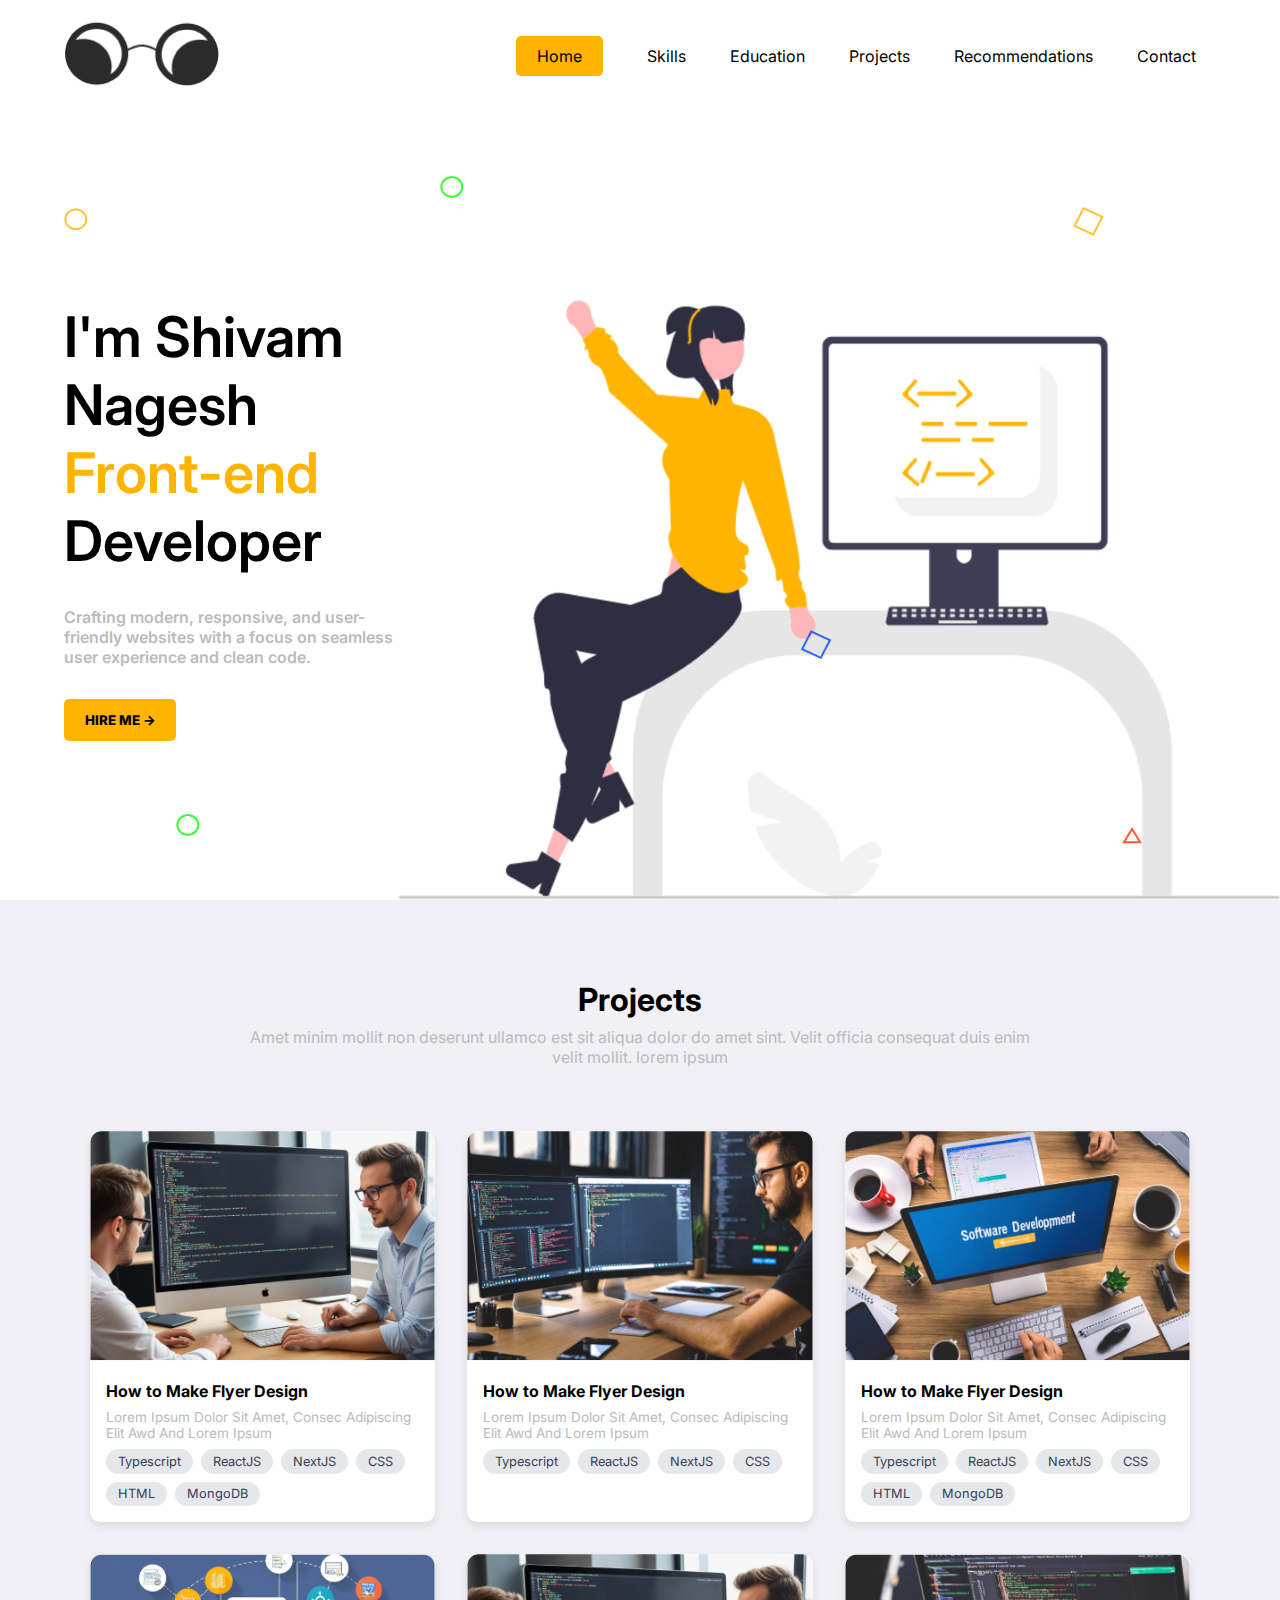
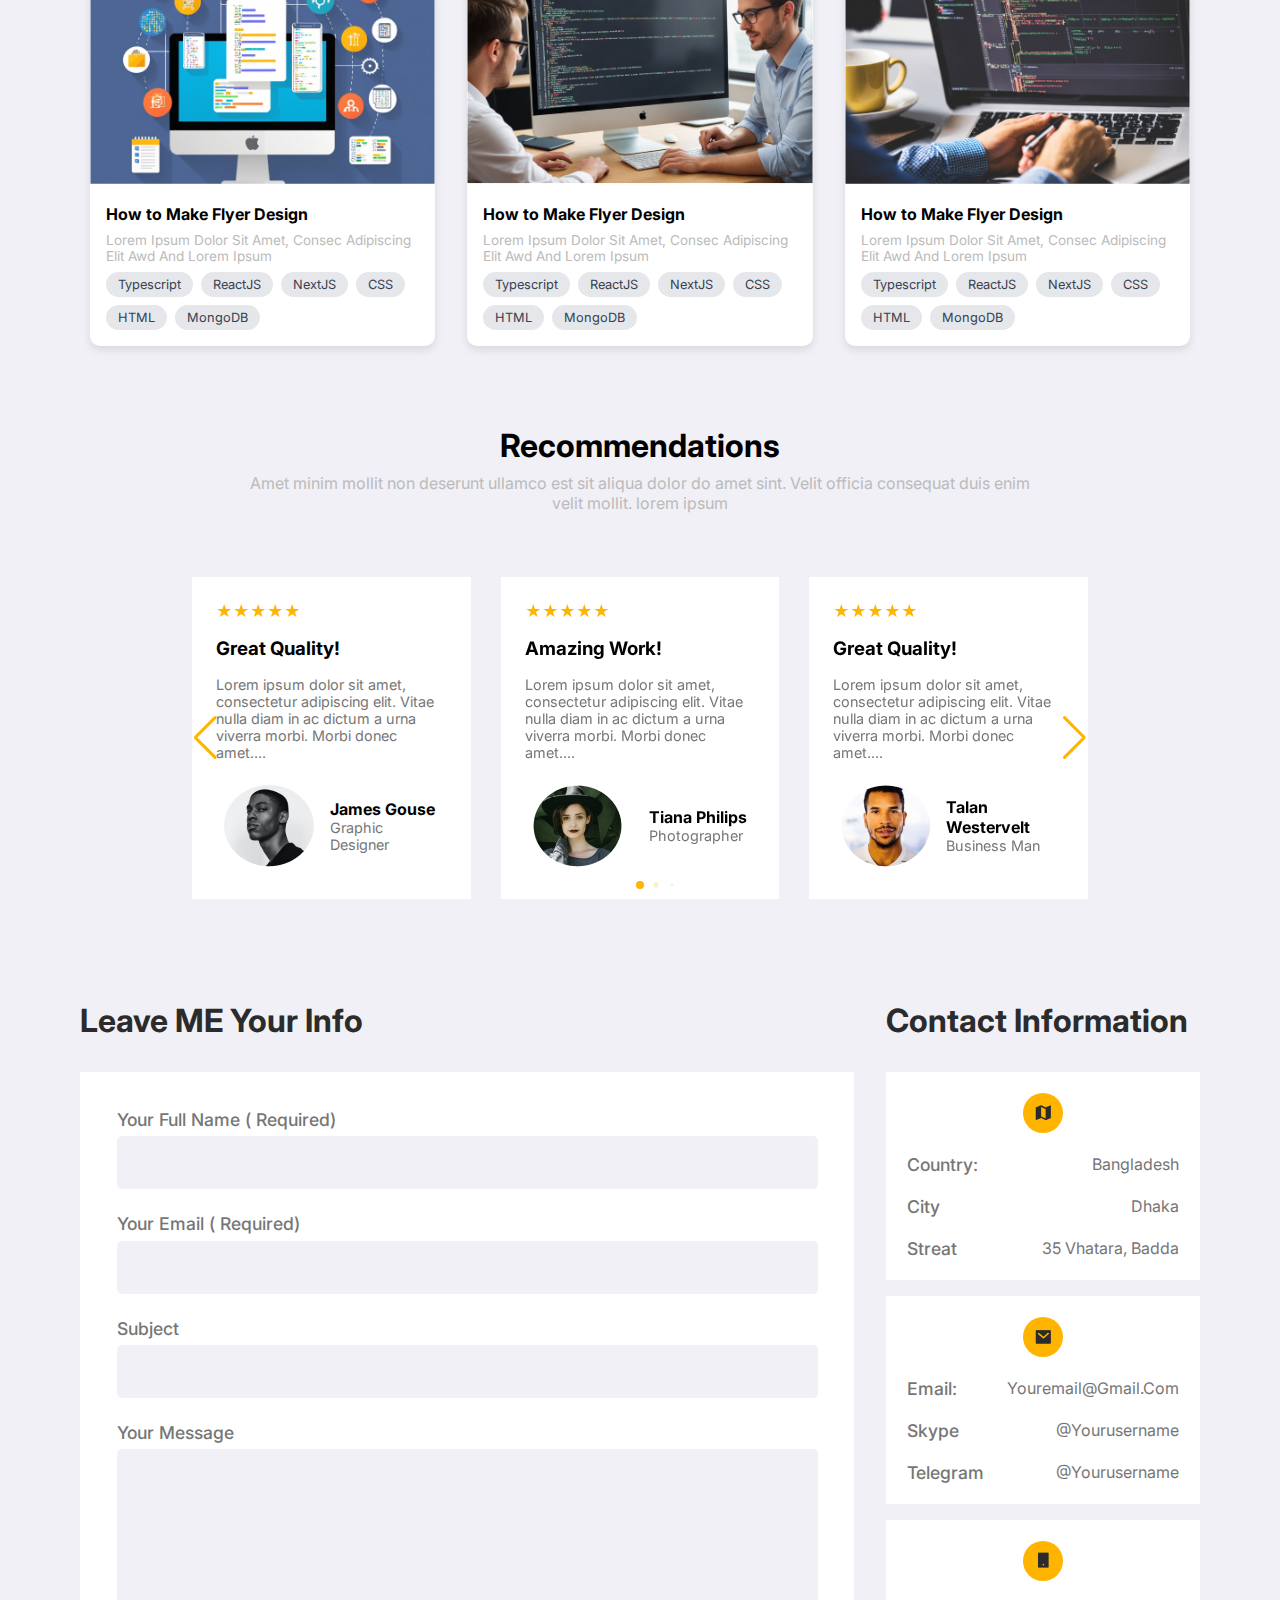
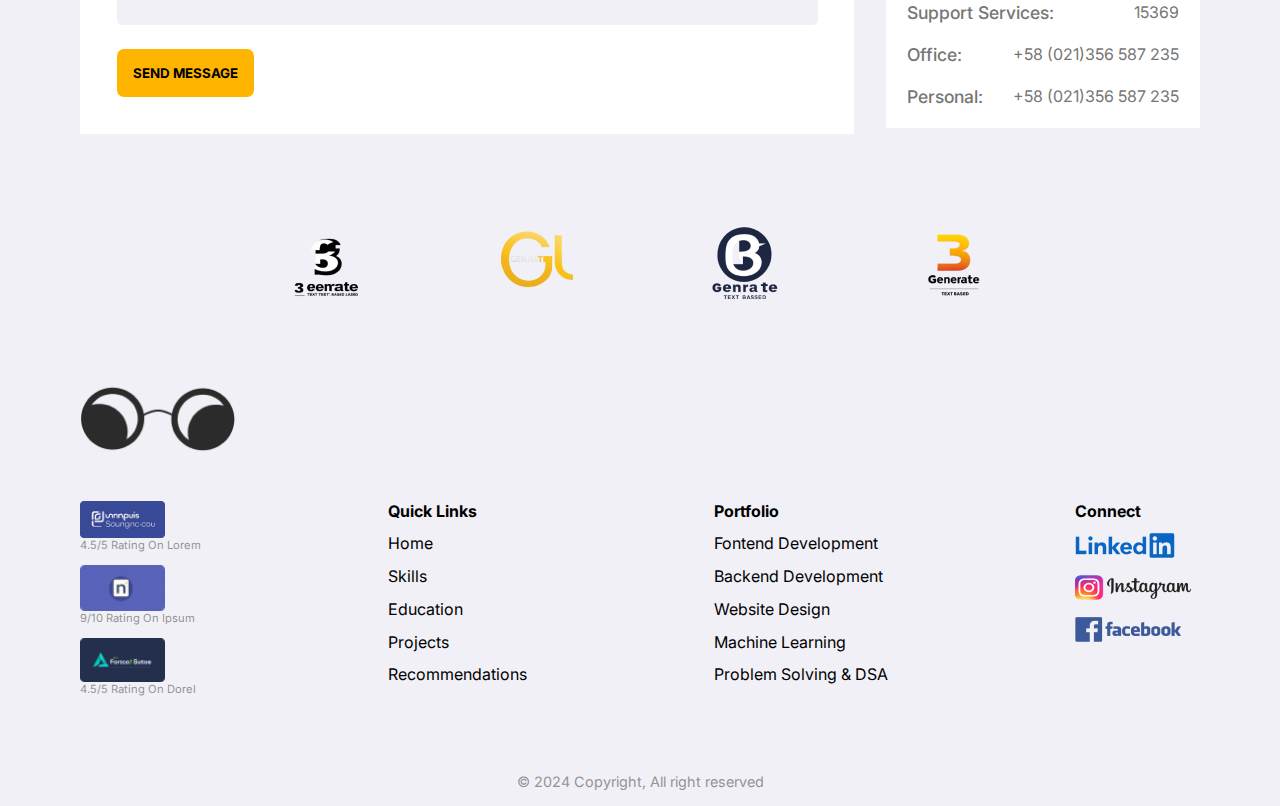
==== commit f0b726f1: "Update index.html" ====
--- a/index.html
+++ b/index.html
@@ -40,7 +40,7 @@
   <img id='green_cir2' src='./public/green_cir.png'/>
   <div class="hero-section">
     <div class="content">
-        <div class='bold'>I'm Rayan Adlrdard <spam class='yellow'>Front-end</spam> Developer</div>
+        <div class='bold'>I'm Shivam Nagesh <spam class='yellow'>Front-end</spam> Developer</div>
           <p id='heroscript'>Crafting modern, responsive, and user-friendly websites with a focus on seamless user experience and clean code.</p>
           <button id='hireme'>HIRE ME &rarr; </button>
       </div>
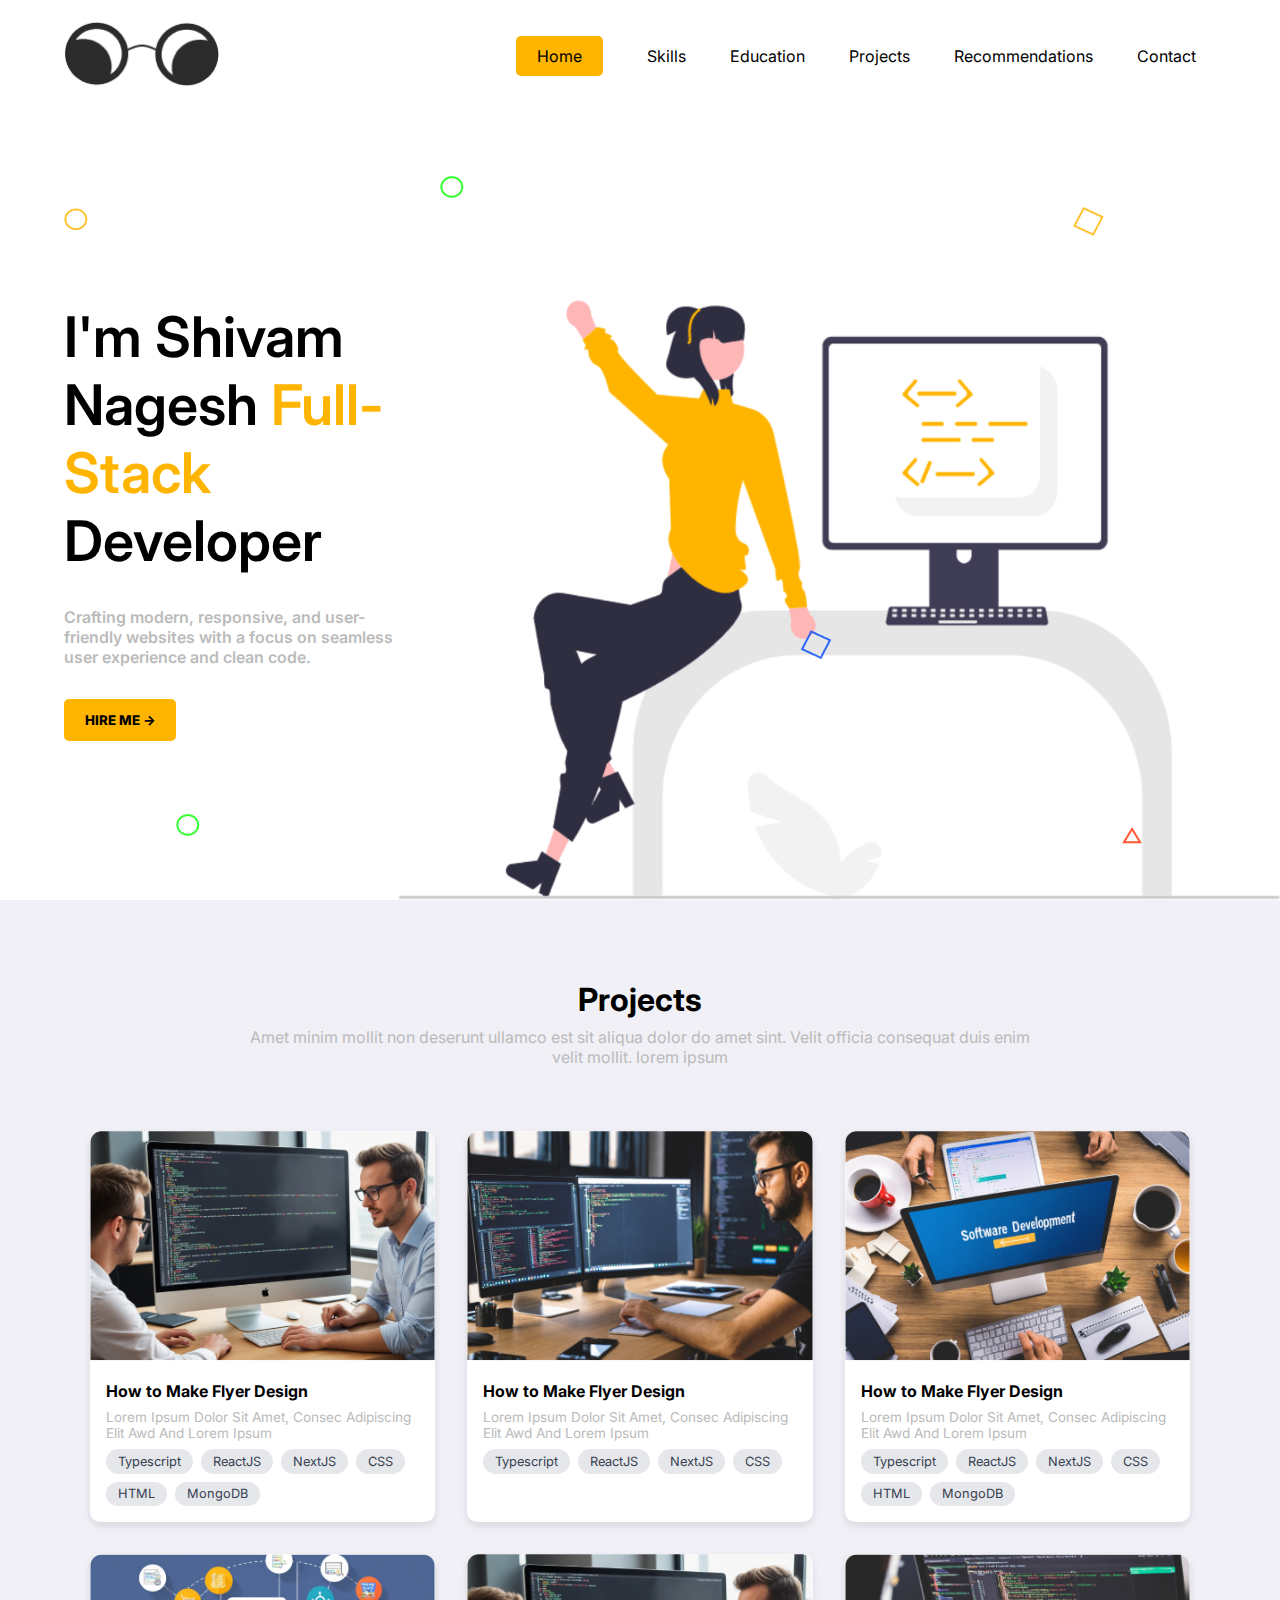
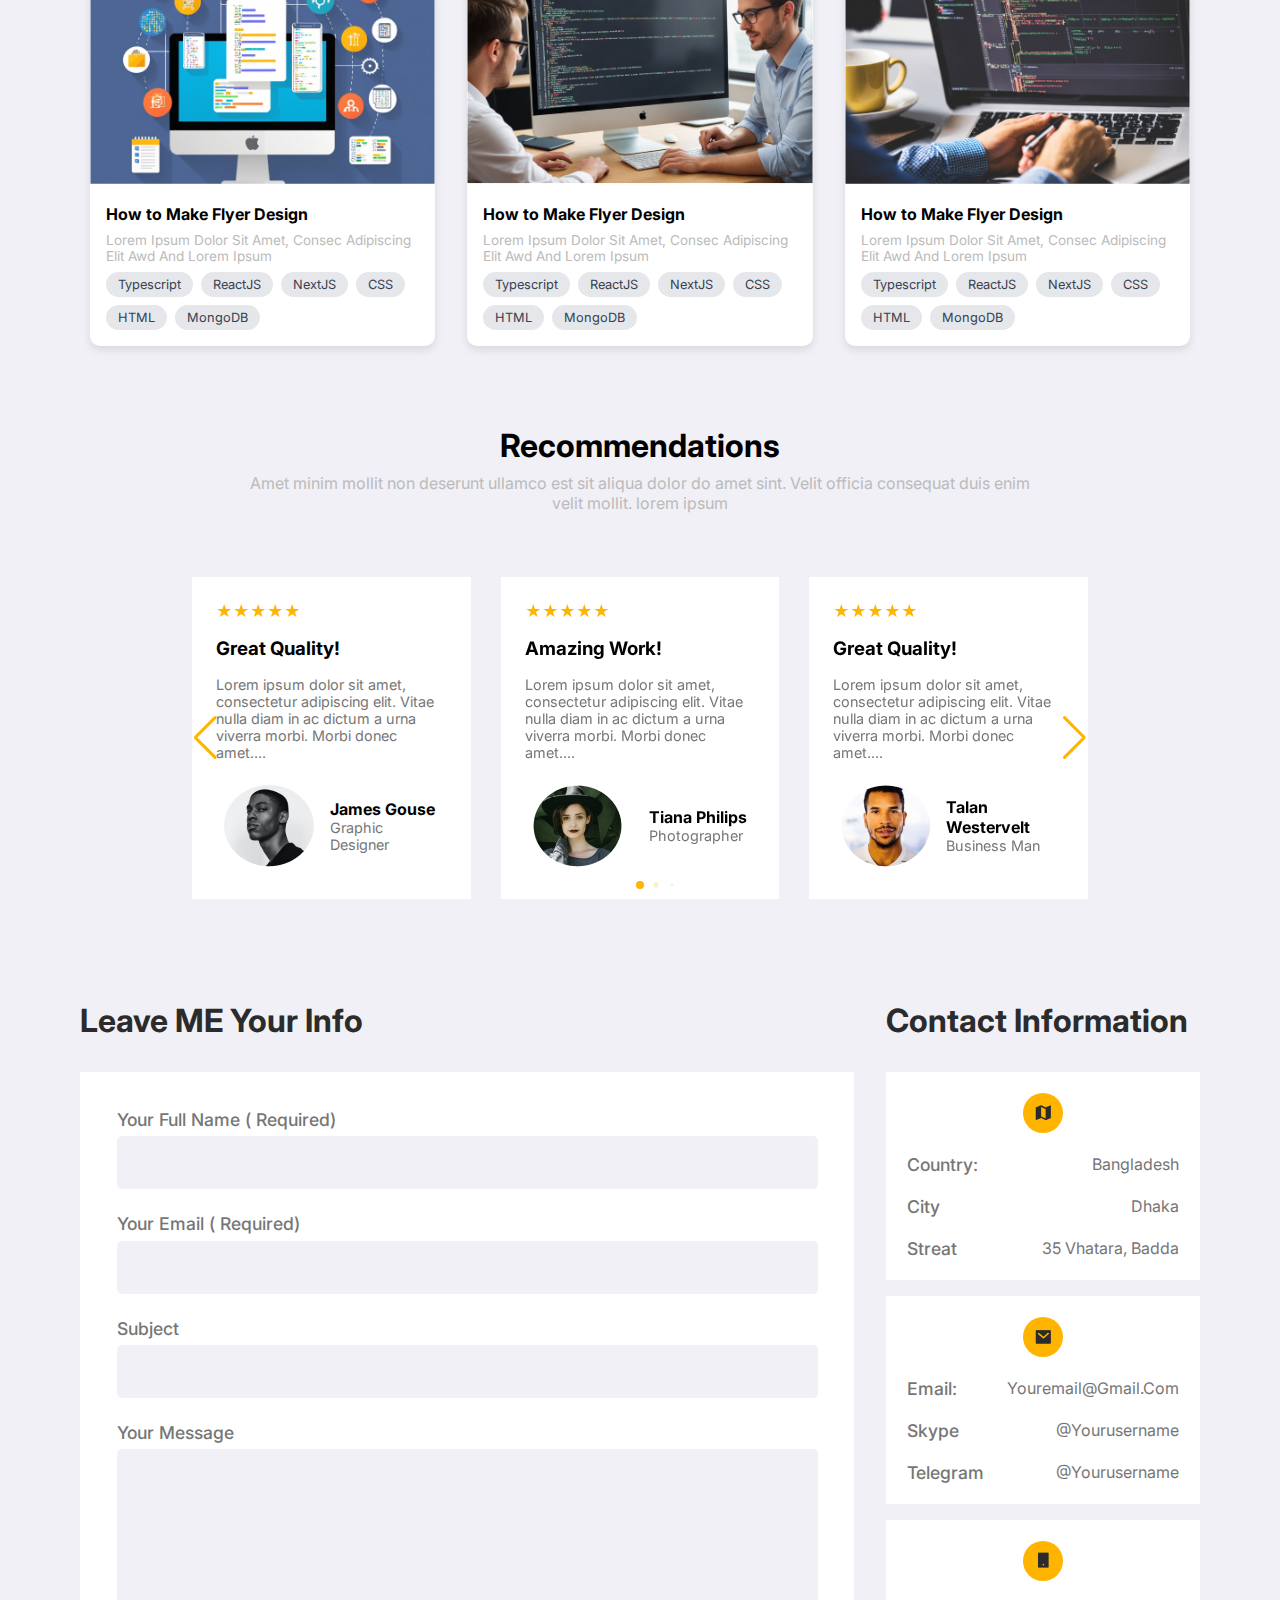
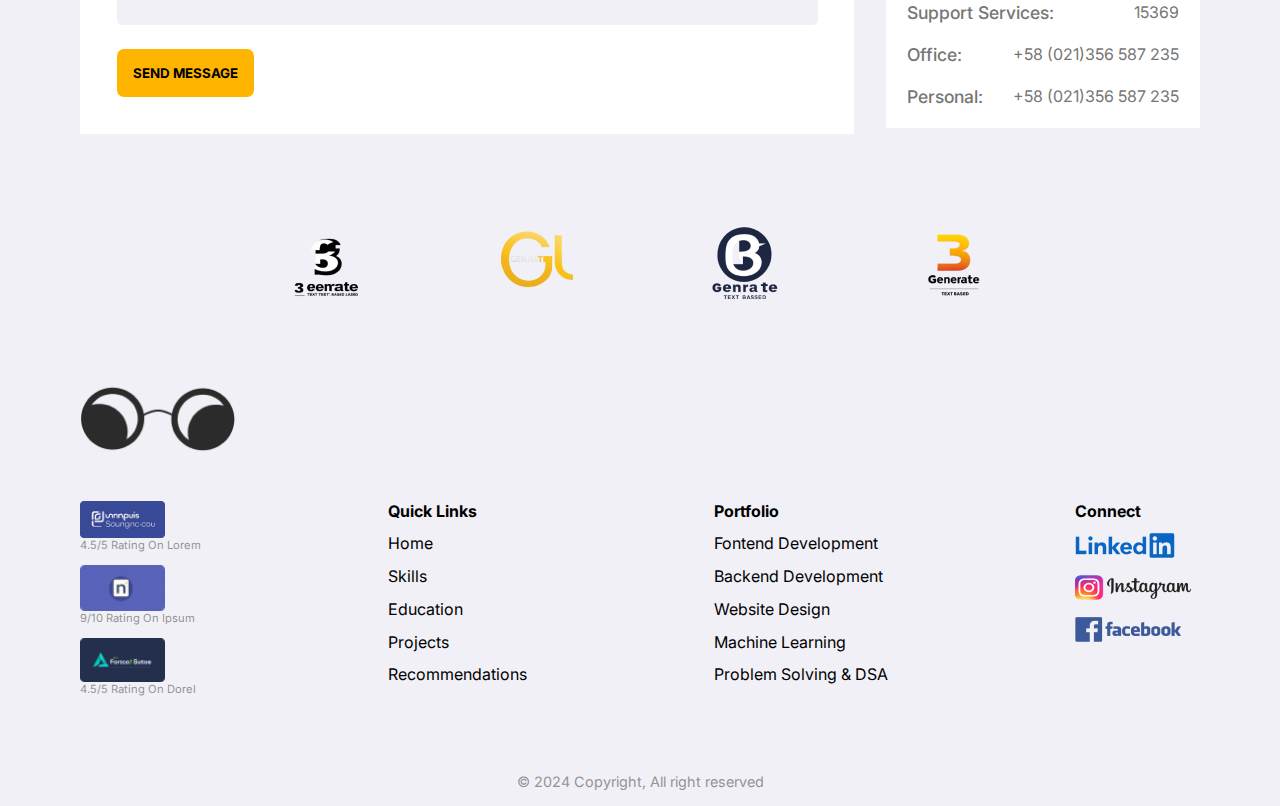
==== commit 75455085: "Update index.html" ====
--- a/index.html
+++ b/index.html
@@ -40,7 +40,7 @@
   <img id='green_cir2' src='./public/green_cir.png'/>
   <div class="hero-section">
     <div class="content">
-        <div class='bold'>I'm Shivam Nagesh <spam class='yellow'>Front-end</spam> Developer</div>
+        <div class='bold'>I'm Shivam Nagesh <spam class='yellow'>Full-Stack</spam> Developer</div>
           <p id='heroscript'>Crafting modern, responsive, and user-friendly websites with a focus on seamless user experience and clean code.</p>
           <button id='hireme'>HIRE ME &rarr; </button>
       </div>
